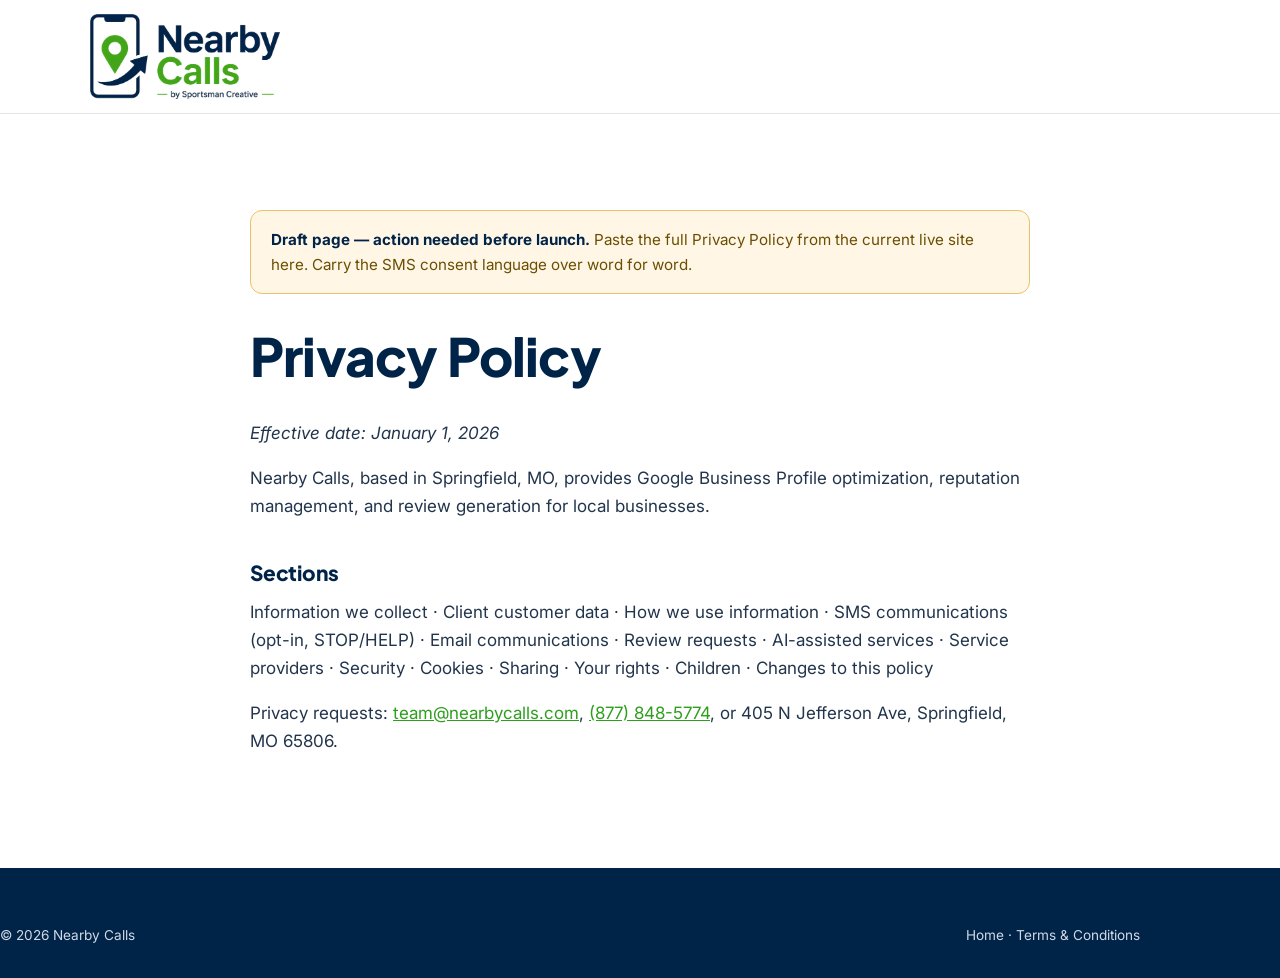
==== privacy-policy.html @ 48e684fe "Rebuild nearbycalls.com homepage as a static site Conversion-focused rebuild of the Brizy landing pa" ====
<!DOCTYPE html>
<html lang="en">
<head>
  <meta charset="UTF-8">
  <meta name="viewport" content="width=device-width, initial-scale=1, viewport-fit=cover">
  <title>Privacy Policy | Nearby Calls</title>
  <meta name="description" content="Privacy policy for Nearby Calls: what we collect, how we use it, SMS and email practices, and your rights.">
  <link rel="canonical" href="https://www.nearbycalls.com/privacy-policy">
  <link rel="icon" type="image/png" sizes="32x32" href="assets/favicon-32.png">
  <link rel="preconnect" href="https://fonts.googleapis.com">
  <link rel="preconnect" href="https://fonts.gstatic.com" crossorigin>
  <link rel="stylesheet" href="https://fonts.googleapis.com/css2?family=Plus+Jakarta+Sans:wght@500;700;800&family=Inter:wght@400;600;700&display=swap">
  <link rel="stylesheet" href="css/styles.css">
  <style>
    .legal { max-width: 820px; margin-inline: auto; }
    .legal h2 { font-size: 1.3rem; margin-top: 2em; }
    .todo-banner {
      background: #fff6e5; border: 1px solid #e8c36a; border-radius: 12px;
      padding: 16px 20px; margin-bottom: 32px; font-size: 0.95rem; color: #6b4e00;
    }
  </style>
</head>
<body>
  <header class="site-header">
    <div class="container">
      <a class="logo" href="index.html"><img src="assets/nearby-calls-logo.png" alt="Nearby Calls logo" width="190" height="86"></a>
    </div>
  </header>

  <section>
    <div class="container legal">
      <!-- LAUNCH TODO: Before this site goes live, paste the full Privacy Policy text from
           the current live page (nearbycalls.com/privacy-policy) into this page, replacing
           the banner and outline below. No content changes needed — the SMS consent language
           in particular must carry over word for word for A2P compliance. -->
      <div class="todo-banner"><strong>Draft page — action needed before launch.</strong> Paste the full Privacy Policy from the current live site here. Carry the SMS consent language over word for word.</div>

      <h1>Privacy Policy</h1>
      <p><em>Effective date: January 1, 2026</em></p>
      <p>Nearby Calls, based in Springfield, MO, provides Google Business Profile optimization, reputation management, and review generation for local businesses.</p>
      <h2>Sections</h2>
      <p>Information we collect · Client customer data · How we use information · SMS communications (opt-in, STOP/HELP) · Email communications · Review requests · AI-assisted services · Service providers · Security · Cookies · Sharing · Your rights · Children · Changes to this policy</p>
      <p>Privacy requests: <a href="mailto:team@nearbycalls.com">team@nearbycalls.com</a>, <a href="tel:+18778485774">(877) 848-5774</a>, or 405 N Jefferson Ave, Springfield, MO 65806.</p>
    </div>
  </section>

  <footer class="site-footer">
    <div class="container footer-bottom" style="border:none;margin:0;padding:0">
      <span>© 2026 Nearby Calls</span>
      <span><a href="index.html">Home</a> · <a href="terms-and-conditions.html">Terms &amp; Conditions</a></span>
    </div>
  </footer>
</body>
</html>
---- css/styles.css ----
/* ==========================================================================
   Nearby Calls — nearbycalls.com
   Layout: single landing page, alternating white / soft-green / navy bands.
   Brand tokens sampled from the Nearby Calls logo + existing site.
   ========================================================================== */

:root {
  /* Color */
  --navy: #002348;        /* logo navy — headings, dark UI */
  --navy-soft: #0a3464;   /* hover state for navy elements */
  --band: #041a35;        /* dark section background */
  --ink: #0d0e20;         /* darkest band (review automation) */
  --green: #3ebe29;       /* CTA green (site buttons) */
  --green-deep: #2e9e1d;  /* hover green */
  --green-logo: #44a61a;  /* logo green, accents on white */
  --green-glow: #5ef04c;  /* highlights on dark bands */
  --bg: #ffffff;
  --bg-soft: #f3f7f2;     /* green-biased neutral */
  --line: #dfe7df;
  --line-dark: rgba(255, 255, 255, 0.14);
  --text: #22354c;        /* body on white */
  --muted: #5d6f84;
  --text-dark-bg: #cfd9e6;/* body on navy */
  /* Type */
  --font-display: "Plus Jakarta Sans", "Inter", system-ui, -apple-system, "Segoe UI", sans-serif;
  --font-body: "Inter", system-ui, -apple-system, "Segoe UI", sans-serif;
  /* Shape */
  --radius: 14px;
  --radius-lg: 22px;
  --shadow: 0 10px 30px rgba(0, 35, 72, 0.1);
  --container: 1140px;
  color-scheme: light;
}

* { box-sizing: border-box; }

html { scroll-behavior: smooth; }

body {
  margin: 0;
  font-family: var(--font-body);
  font-size: 1.0625rem;
  line-height: 1.65;
  color: var(--text);
  background: var(--bg);
  -webkit-font-smoothing: antialiased;
}

img { max-width: 100%; height: auto; display: block; }

h1, h2, h3, h4 {
  font-family: var(--font-display);
  color: var(--navy);
  line-height: 1.15;
  margin: 0 0 0.6em;
  text-wrap: balance;
}
h1 { font-size: clamp(2.1rem, 4.6vw, 3.3rem); font-weight: 800; letter-spacing: -0.015em; }
h2 { font-size: clamp(1.7rem, 3.4vw, 2.5rem); font-weight: 800; letter-spacing: -0.01em; }
h3 { font-size: 1.25rem; font-weight: 700; }

p { margin: 0 0 1em; }
a { color: var(--green-deep); }
strong { color: var(--navy); }

.container {
  max-width: var(--container);
  margin-inline: auto;
  padding-left: max(20px, env(safe-area-inset-left, 0px));
  padding-right: max(20px, env(safe-area-inset-right, 0px));
}

section { padding-block: clamp(56px, 8vw, 96px); }

.eyebrow {
  display: inline-block;
  font-family: var(--font-display);
  font-size: 0.78rem;
  font-weight: 700;
  letter-spacing: 0.14em;
  text-transform: uppercase;
  color: var(--green-deep);
  margin-bottom: 14px;
}
.on-dark .eyebrow { color: var(--green-glow); }

.section-head { max-width: 760px; margin-inline: auto; text-align: center; }
.section-head p { color: var(--muted); font-size: 1.1rem; }

/* --------------------------------------------------------------------------
   Buttons
   -------------------------------------------------------------------------- */
.btn {
  display: inline-flex;
  align-items: center;
  justify-content: center;
  gap: 10px;
  font-family: var(--font-display);
  font-weight: 800;
  font-size: 0.95rem;
  letter-spacing: 0.04em;
  text-transform: uppercase;
  text-decoration: none;
  border-radius: 999px;
  padding: 16px 30px;
  border: 2px solid transparent;
  cursor: pointer;
  transition: transform 0.15s ease, background 0.15s ease, color 0.15s ease, border-color 0.15s ease;
}
.btn:hover { transform: translateY(-2px); }
.btn-green { background: var(--green); color: var(--navy); }
.btn-green:hover { background: var(--green-glow); }
.btn-navy { background: var(--navy); color: #fff; }
.btn-navy:hover { background: var(--navy-soft); }
.btn-outline { border-color: var(--navy); color: var(--navy); background: transparent; }
.btn-outline:hover { background: var(--navy); color: #fff; }
.btn-outline-light { border-color: rgba(255,255,255,0.55); color: #fff; background: transparent; }
.btn-outline-light:hover { border-color: var(--green-glow); color: var(--green-glow); }

.under-btn-note { font-size: 0.9rem; color: var(--muted); margin-top: 12px; }

.guarantee-line {
  display: flex;
  align-items: flex-start;
  justify-content: center;
  gap: 8px;
  font-size: 0.92rem;
  color: var(--navy);
  font-weight: 600;
  margin-top: 10px;
}
.guarantee-line svg { flex: none; margin-top: 2px; }

/* --------------------------------------------------------------------------
   Top bar + header
   -------------------------------------------------------------------------- */
.topbar { background: var(--navy); color: #fff; font-size: 0.8rem; }
.topbar .container {
  display: flex;
  flex-wrap: wrap;
  gap: 6px 22px;
  justify-content: center;
  padding-block: 8px;
}
.topbar a { color: #fff; text-decoration: none; }
.topbar a:hover { color: var(--green-glow); }
.topbar span, .topbar a { display: inline-flex; align-items: center; gap: 6px; white-space: nowrap; }

.site-header {
  position: sticky;
  top: 0;
  z-index: 50;
  background: rgba(255, 255, 255, 0.96);
  backdrop-filter: blur(8px);
  border-bottom: 1px solid var(--line);
}
.site-header .container {
  display: flex;
  align-items: center;
  gap: 28px;
  padding-block: 14px;
}
.logo img { width: 190px; }
.main-nav { display: flex; gap: 26px; margin-left: auto; }
.main-nav a {
  font-family: var(--font-display);
  font-weight: 600;
  font-size: 0.95rem;
  color: var(--navy);
  text-decoration: none;
}
.main-nav a:hover { color: var(--green-deep); }
.header-cta { margin-left: 8px; padding: 12px 22px; font-size: 0.82rem; }

.nav-toggle {
  display: none;
  margin-left: auto;
  background: none;
  border: 2px solid var(--navy);
  border-radius: 10px;
  padding: 8px 10px;
  color: var(--navy);
  font-size: 1.1rem;
  line-height: 1;
  cursor: pointer;
}

/* --------------------------------------------------------------------------
   Hero
   -------------------------------------------------------------------------- */
.hero { padding-block: clamp(48px, 7vw, 88px); }
.hero .container {
  display: grid;
  grid-template-columns: 1.08fr 0.92fr;
  gap: 48px;
  align-items: center;
}
.hero h1 em { font-style: normal; color: var(--green-deep); }
.hero-sub { font-size: 1.15rem; color: var(--muted); max-width: 34em; }

.industry-chips { display: flex; flex-wrap: wrap; gap: 8px; margin: 18px 0 22px; }
.industry-chips span {
  font-size: 0.8rem;
  font-weight: 600;
  color: var(--navy);
  background: var(--bg-soft);
  border: 1px solid var(--line);
  border-radius: 999px;
  padding: 5px 13px;
}

.hero-price { font-family: var(--font-display); font-size: 1.25rem; font-weight: 800; color: var(--navy); margin-bottom: 2px; }
.hero-price-note { font-size: 0.95rem; color: var(--muted); margin-bottom: 20px; }
.hero-ctas { display: flex; flex-wrap: wrap; gap: 14px; margin-bottom: 18px; }

.rating-line { display: flex; align-items: center; flex-wrap: wrap; gap: 8px; font-size: 0.92rem; color: var(--muted); }
.stars { color: #f5a623; letter-spacing: 2px; font-size: 1rem; }
.rating-line b { color: var(--navy); }

.hero-media { position: relative; }
.hero-media img { filter: drop-shadow(0 24px 40px rgba(0, 35, 72, 0.18)); }

/* --------------------------------------------------------------------------
   Trust bar
   -------------------------------------------------------------------------- */
.trustbar { background: var(--band); padding-block: 26px; }
.trustbar .container {
  display: grid;
  grid-template-columns: repeat(4, 1fr);
  gap: 18px;
}
.trustbar .item {
  display: flex;
  align-items: center;
  gap: 12px;
  color: #fff;
  font-family: var(--font-display);
  font-weight: 700;
  font-size: 0.95rem;
  justify-content: center;
  text-align: left;
}
.trustbar .item + .item { border-left: 1px solid var(--line-dark); padding-left: 18px; }
.trustbar svg { flex: none; }

/* --------------------------------------------------------------------------
   Revenue section (dark)
   -------------------------------------------------------------------------- */
.on-dark { background: var(--band); color: var(--text-dark-bg); }
.on-dark h2, .on-dark h3 { color: #fff; }
.on-dark .section-head p { color: var(--text-dark-bg); }

.revenue h2 em { font-style: normal; color: var(--green-glow); }
.revenue-ask { font-family: var(--font-display); font-weight: 800; font-size: 1.4rem; color: #fff; }

.calc {
  background: rgba(255, 255, 255, 0.05);
  border: 1px solid var(--line-dark);
  border-radius: var(--radius-lg);
  padding: clamp(22px, 4vw, 36px);
  max-width: 860px;
  margin: 34px auto 0;
}
.calc-label {
  display: flex;
  flex-wrap: wrap;
  align-items: center;
  justify-content: center;
  gap: 10px;
  font-family: var(--font-display);
  font-weight: 700;
  color: #fff;
  font-size: 1.05rem;
  text-align: center;
}
.calc-input-wrap { position: relative; display: inline-flex; align-items: center; }
.calc-input-wrap::before {
  content: "$";
  position: absolute;
  left: 14px;
  color: var(--green-glow);
  font-weight: 800;
}
#customerValue {
  width: 120px;
  padding: 10px 12px 10px 28px;
  font: 800 1.1rem var(--font-display);
  color: #fff;
  background: rgba(0, 0, 0, 0.25);
  border: 1px solid var(--line-dark);
  border-radius: 10px;
}
#customerValue:focus { outline: 2px solid var(--green-glow); outline-offset: 1px; }

.calc-grid {
  display: grid;
  grid-template-columns: repeat(3, 1fr);
  gap: 16px;
  margin-top: 24px;
}
.calc-tile {
  background: rgba(0, 0, 0, 0.28);
  border: 1px solid var(--line-dark);
  border-radius: var(--radius);
  text-align: center;
  padding: 22px 14px;
}
.calc-tile .n { font-family: var(--font-display); font-weight: 800; font-size: 1.5rem; color: #fff; }
.calc-tile .lbl { font-size: 0.78rem; letter-spacing: 0.08em; text-transform: uppercase; color: var(--text-dark-bg); margin: 2px 0 8px; }
.calc-tile .rev { font-family: var(--font-display); font-weight: 800; font-size: clamp(1.5rem, 3vw, 2rem); color: var(--green-glow); }
.calc-tile .per { font-size: 0.8rem; color: var(--text-dark-bg); }
.calc-note { text-align: center; font-size: 0.8rem; color: #8ba0b8; margin: 14px 0 0; }

.revenue-pitch { max-width: 720px; margin: 44px auto 0; text-align: center; }
.revenue-pitch h3 { font-size: 1.45rem; }
.revenue-pitch .q { color: var(--green-glow); font-weight: 700; font-family: var(--font-display); margin-bottom: 16px; }
.revenue-tagline { font-family: var(--font-display); font-weight: 800; font-size: 1.3rem; color: #fff; margin: 28px 0 22px; }

/* --------------------------------------------------------------------------
   Reviews / proof
   -------------------------------------------------------------------------- */
.results-strip {
  display: grid;
  grid-template-columns: repeat(3, 1fr);
  gap: 20px;
  margin: 40px 0 44px;
}
.result-tile {
  background: var(--bg);
  border: 1px solid var(--line);
  border-radius: var(--radius-lg);
  padding: 26px 24px;
  box-shadow: var(--shadow);
  display: flex;
  flex-direction: column;
}
.result-tile .big {
  font-family: var(--font-display);
  font-weight: 800;
  font-size: clamp(1.9rem, 3.4vw, 2.5rem);
  color: var(--green-deep);
  font-variant-numeric: tabular-nums;
  line-height: 1.1;
}
.result-tile .what { font-weight: 700; color: var(--navy); margin: 6px 0 4px; }
.result-tile .who { font-size: 0.88rem; color: var(--muted); }
.result-tile a { font-size: 0.85rem; font-weight: 600; margin-top: auto; padding-top: 12px; }

.testimonials {
  display: grid;
  grid-template-columns: repeat(2, 1fr);
  gap: 20px;
}
.t-card {
  background: var(--bg);
  border: 1px solid var(--line);
  border-radius: var(--radius-lg);
  padding: 26px;
}
.t-card .stars { margin-bottom: 10px; }
.t-card blockquote { margin: 0 0 16px; font-size: 0.98rem; }
.t-card .who { font-family: var(--font-display); font-weight: 800; color: var(--navy); }
.t-card .biz { font-size: 0.85rem; color: var(--muted); }

/* --------------------------------------------------------------------------
   How it works
   -------------------------------------------------------------------------- */
.how .container { display: grid; grid-template-columns: 1fr 1fr; gap: 48px; align-items: center; }
.steps { display: grid; gap: 22px; margin-top: 10px; }
.step { display: flex; gap: 18px; }
.step .num {
  flex: none;
  width: 44px;
  height: 44px;
  border-radius: 50%;
  background: var(--bg-soft);
  border: 2px solid var(--green-logo);
  color: var(--green-deep);
  font-family: var(--font-display);
  font-weight: 800;
  display: grid;
  place-items: center;
}
.step h3 { margin-bottom: 4px; }
.step p { color: var(--muted); margin: 0; }
.how-media { position: relative; }
.how-caption { font-size: 0.85rem; color: var(--muted); text-align: center; margin-top: 10px; }

/* --------------------------------------------------------------------------
   Why this works
   -------------------------------------------------------------------------- */
.why { background: var(--bg-soft); }
.why-media {
  background: #fff;
  border: 1px solid var(--line);
  border-radius: var(--radius-lg);
  padding: clamp(14px, 3vw, 28px);
  box-shadow: var(--shadow);
  max-width: 980px;
  margin: 36px auto 0;
}

/* --------------------------------------------------------------------------
   Services grid
   -------------------------------------------------------------------------- */
.services-grid {
  display: grid;
  grid-template-columns: repeat(3, 1fr);
  gap: 20px;
  margin-top: 42px;
}
.svc {
  background: var(--bg);
  border: 1px solid var(--line);
  border-radius: var(--radius-lg);
  padding: 26px;
  transition: transform 0.15s ease, box-shadow 0.15s ease;
}
.svc:hover { transform: translateY(-3px); box-shadow: var(--shadow); }
.svc .icon {
  width: 46px;
  height: 46px;
  border-radius: 12px;
  background: var(--bg-soft);
  color: var(--green-deep);
  display: grid;
  place-items: center;
  margin-bottom: 14px;
}
.svc h3 { font-size: 1.08rem; margin-bottom: 6px; }
.svc p { font-size: 0.93rem; color: var(--muted); margin: 0; }

/* --------------------------------------------------------------------------
   Review automation (darkest band)
   -------------------------------------------------------------------------- */
.automation { background: var(--ink); color: var(--text-dark-bg); }
.automation h2 { color: #fff; }
.automation h2 em { font-style: normal; color: var(--green-glow); }
.automation .container { display: grid; grid-template-columns: 1.05fr 0.95fr; gap: 48px; align-items: center; }
.check-list { list-style: none; padding: 0; margin: 22px 0; display: grid; gap: 10px; }
.check-list li { display: flex; gap: 10px; align-items: flex-start; }
.check-list svg { flex: none; margin-top: 4px; }
.automation-media img { margin-inline: auto; filter: drop-shadow(0 24px 40px rgba(0, 0, 0, 0.4)); }
.sms-note { font-size: 0.9rem; color: #8ba0b8; margin-top: 12px; }
.sms-note b { color: #fff; }

/* --------------------------------------------------------------------------
   Founder
   -------------------------------------------------------------------------- */
.founder { background: var(--bg-soft); }
.founder .container { display: grid; grid-template-columns: 0.8fr 1.2fr; gap: 48px; align-items: center; }
.founder-photo img {
  border-radius: var(--radius-lg);
  box-shadow: var(--shadow);
  max-width: 400px;
  width: 100%;
  margin-inline: auto;
}
.founder-sign { font-family: var(--font-display); font-weight: 800; color: var(--navy); margin-top: 18px; }
.founder-links { display: flex; flex-wrap: wrap; gap: 10px 22px; margin-top: 14px; font-weight: 600; font-size: 0.95rem; }
.founder-links a { color: var(--navy); text-decoration: none; display: inline-flex; gap: 7px; align-items: center; }
.founder-links a:hover { color: var(--green-deep); }

/* --------------------------------------------------------------------------
   Pricing
   -------------------------------------------------------------------------- */
.pricing-grid {
  display: grid;
  grid-template-columns: 1fr auto 1fr 0.9fr;
  gap: 20px;
  align-items: stretch;
  margin-top: 44px;
}
.price-card {
  background: var(--bg);
  border: 1px solid var(--line);
  border-radius: var(--radius-lg);
  padding: 30px 28px;
  display: flex;
  flex-direction: column;
}
.price-card.featured { border: 2px solid var(--green-logo); box-shadow: var(--shadow); }
.price-card .tier {
  font-family: var(--font-display);
  font-size: 0.75rem;
  font-weight: 800;
  letter-spacing: 0.14em;
  text-transform: uppercase;
  color: var(--green-deep);
}
.price-card h3 { margin: 6px 0 14px; font-size: 1.1rem; }
.price { font-family: var(--font-display); font-weight: 800; font-size: 2.6rem; color: var(--navy); line-height: 1; }
.price small { font-size: 0.95rem; font-weight: 600; color: var(--muted); }
.price-was { font-size: 0.9rem; color: var(--muted); margin: 6px 0 0; }
.price-was s { color: #a3301f; }
.price-card ul { list-style: none; padding: 0; margin: 18px 0 0; display: grid; gap: 9px; }
.price-card li { display: flex; gap: 9px; align-items: flex-start; font-size: 0.95rem; }
.price-card li svg { flex: none; margin-top: 4px; }

.then-arrow {
  align-self: center;
  display: grid;
  justify-items: center;
  gap: 4px;
  color: var(--muted);
  font-family: var(--font-display);
  font-weight: 700;
  font-size: 0.85rem;
  text-transform: uppercase;
  letter-spacing: 0.08em;
}

.results-col { display: grid; gap: 14px; align-content: center; }
.results-col h4 {
  font-size: 0.8rem;
  letter-spacing: 0.14em;
  text-transform: uppercase;
  color: var(--green-deep);
  margin: 0;
}
.results-col .r { background: var(--bg-soft); border-radius: var(--radius); padding: 16px 18px; }
.results-col .r b { font-family: var(--font-display); color: var(--navy); display: block; margin-bottom: 2px; }
.results-col .r span { font-size: 0.88rem; color: var(--muted); }

.pricing-cta { text-align: center; margin-top: 38px; }

/* --------------------------------------------------------------------------
   FAQ
   -------------------------------------------------------------------------- */
.faq { background: var(--bg-soft); }
.faq-list { max-width: 820px; margin: 36px auto 0; display: grid; gap: 12px; }
.faq-list details {
  background: var(--bg);
  border: 1px solid var(--line);
  border-radius: var(--radius);
  padding: 0;
  overflow: hidden;
}
.faq-list summary {
  cursor: pointer;
  list-style: none;
  display: flex;
  justify-content: space-between;
  align-items: center;
  gap: 16px;
  padding: 18px 22px;
  font-family: var(--font-display);
  font-weight: 700;
  color: var(--navy);
}
.faq-list summary::-webkit-details-marker { display: none; }
.faq-list summary::after {
  content: "+";
  font-size: 1.4rem;
  color: var(--green-deep);
  line-height: 1;
  transition: transform 0.15s ease;
}
.faq-list details[open] summary::after { transform: rotate(45deg); }
.faq-list .a { padding: 0 22px 20px; color: var(--muted); font-size: 0.97rem; }
.faq-list .a p { margin: 0; }

/* --------------------------------------------------------------------------
   Final CTA
   -------------------------------------------------------------------------- */
.final-cta { background: var(--band); }
.final-cta .container { display: grid; grid-template-columns: 0.9fr 1.1fr; gap: 48px; align-items: center; }
.final-cta h2 { color: #fff; }
.final-cta p { color: var(--text-dark-bg); }
.final-cta .audit-link { display: inline-block; margin-top: 16px; color: var(--green-glow); font-weight: 600; }
.contact-row { display: flex; flex-wrap: wrap; gap: 10px 26px; margin-top: 22px; font-weight: 600; }
.contact-row a { color: #fff; text-decoration: none; display: inline-flex; gap: 8px; align-items: center; }
.contact-row a:hover { color: var(--green-glow); }
.final-media img { margin-inline: auto; border-radius: var(--radius-lg); }

/* --------------------------------------------------------------------------
   Learning center band
   -------------------------------------------------------------------------- */
.learn { padding-block: 56px; }
.learn .container {
  display: flex;
  flex-wrap: wrap;
  align-items: center;
  justify-content: space-between;
  gap: 24px;
  background: var(--bg-soft);
  border: 1px solid var(--line);
  border-radius: var(--radius-lg);
  padding: clamp(24px, 4vw, 40px);
}
.learn h2 { font-size: 1.5rem; margin: 0 0 6px; }
.learn p { margin: 0; color: var(--muted); max-width: 46em; }

/* --------------------------------------------------------------------------
   Footer
   -------------------------------------------------------------------------- */
.site-footer { background: var(--navy); color: var(--text-dark-bg); padding-block: 56px 32px; font-size: 0.93rem; }
.footer-grid { display: grid; grid-template-columns: 1.3fr 1fr 1fr; gap: 40px; }
.footer-logo {
  background: #fff;
  border-radius: 12px;
  padding: 12px 16px;
  display: inline-block;
  margin-bottom: 16px;
}
.footer-logo img { width: 170px; }
.site-footer h4 { color: #fff; font-size: 0.82rem; letter-spacing: 0.14em; text-transform: uppercase; margin-bottom: 14px; }
.site-footer a { color: var(--text-dark-bg); text-decoration: none; }
.site-footer a:hover { color: var(--green-glow); }
.footer-list { list-style: none; margin: 0; padding: 0; display: grid; gap: 9px; }
.footer-bottom {
  border-top: 1px solid var(--line-dark);
  margin-top: 40px;
  padding-top: 22px;
  display: flex;
  flex-wrap: wrap;
  gap: 10px 24px;
  justify-content: space-between;
  align-items: center;
  font-size: 0.85rem;
}
.footer-rating { color: #fff; font-weight: 600; }

/* --------------------------------------------------------------------------
   Sticky mobile buy bar
   -------------------------------------------------------------------------- */
.sticky-bar {
  position: fixed;
  left: 0;
  right: 0;
  bottom: 0;
  z-index: 60;
  display: none;
  gap: 10px;
  padding: 10px max(16px, env(safe-area-inset-right, 0px)) calc(10px + env(safe-area-inset-bottom, 0px)) max(16px, env(safe-area-inset-left, 0px));
  background: rgba(4, 26, 53, 0.97);
  transform: translateY(110%);
  transition: transform 0.25s ease;
}
.sticky-bar.show { transform: translateY(0); }
.sticky-bar .btn { flex: 1; padding: 13px 10px; font-size: 0.85rem; }
.sticky-bar .call {
  flex: none;
  width: 52px;
  background: transparent;
  border: 2px solid rgba(255, 255, 255, 0.5);
  color: #fff;
  padding: 0;
}

/* --------------------------------------------------------------------------
   Responsive
   -------------------------------------------------------------------------- */
@media (max-width: 1000px) {
  .services-grid { grid-template-columns: repeat(2, 1fr); }
  .pricing-grid { grid-template-columns: 1fr auto 1fr; }
  .results-col { grid-column: 1 / -1; grid-template-columns: repeat(3, 1fr); }
  .trustbar .container { grid-template-columns: repeat(2, 1fr); }
  .trustbar .item + .item { border-left: none; padding-left: 0; }
}

@media (max-width: 860px) {
  .main-nav {
    display: none;
    position: absolute;
    top: 100%;
    left: 0;
    right: 0;
    background: #fff;
    border-bottom: 1px solid var(--line);
    flex-direction: column;
    gap: 0;
    padding: 8px 0;
  }
  .main-nav.open { display: flex; }
  .main-nav a { padding: 13px max(20px, env(safe-area-inset-left, 0px)); }
  .nav-toggle { display: block; }
  .header-cta { display: none; }

  .hero .container,
  .how .container,
  .automation .container,
  .founder .container,
  .final-cta .container { grid-template-columns: 1fr; gap: 34px; }
  .hero-media { max-width: 420px; margin-inline: auto; }
  .founder-photo { max-width: 340px; margin-inline: auto; }

  .results-strip, .testimonials, .calc-grid { grid-template-columns: 1fr; }
  .results-col { grid-template-columns: 1fr; }
  .pricing-grid { grid-template-columns: 1fr; }
  .then-arrow { transform: rotate(90deg); padding-block: 2px; }

  .topbar .email, .topbar .loc { display: none; }
  .sticky-bar { display: flex; }
  body { padding-bottom: 0; }
}

@media (max-width: 620px) {
  .services-grid { grid-template-columns: 1fr; }
}

@media (prefers-reduced-motion: reduce) {
  html { scroll-behavior: auto; }
  * { transition: none !important; }
}
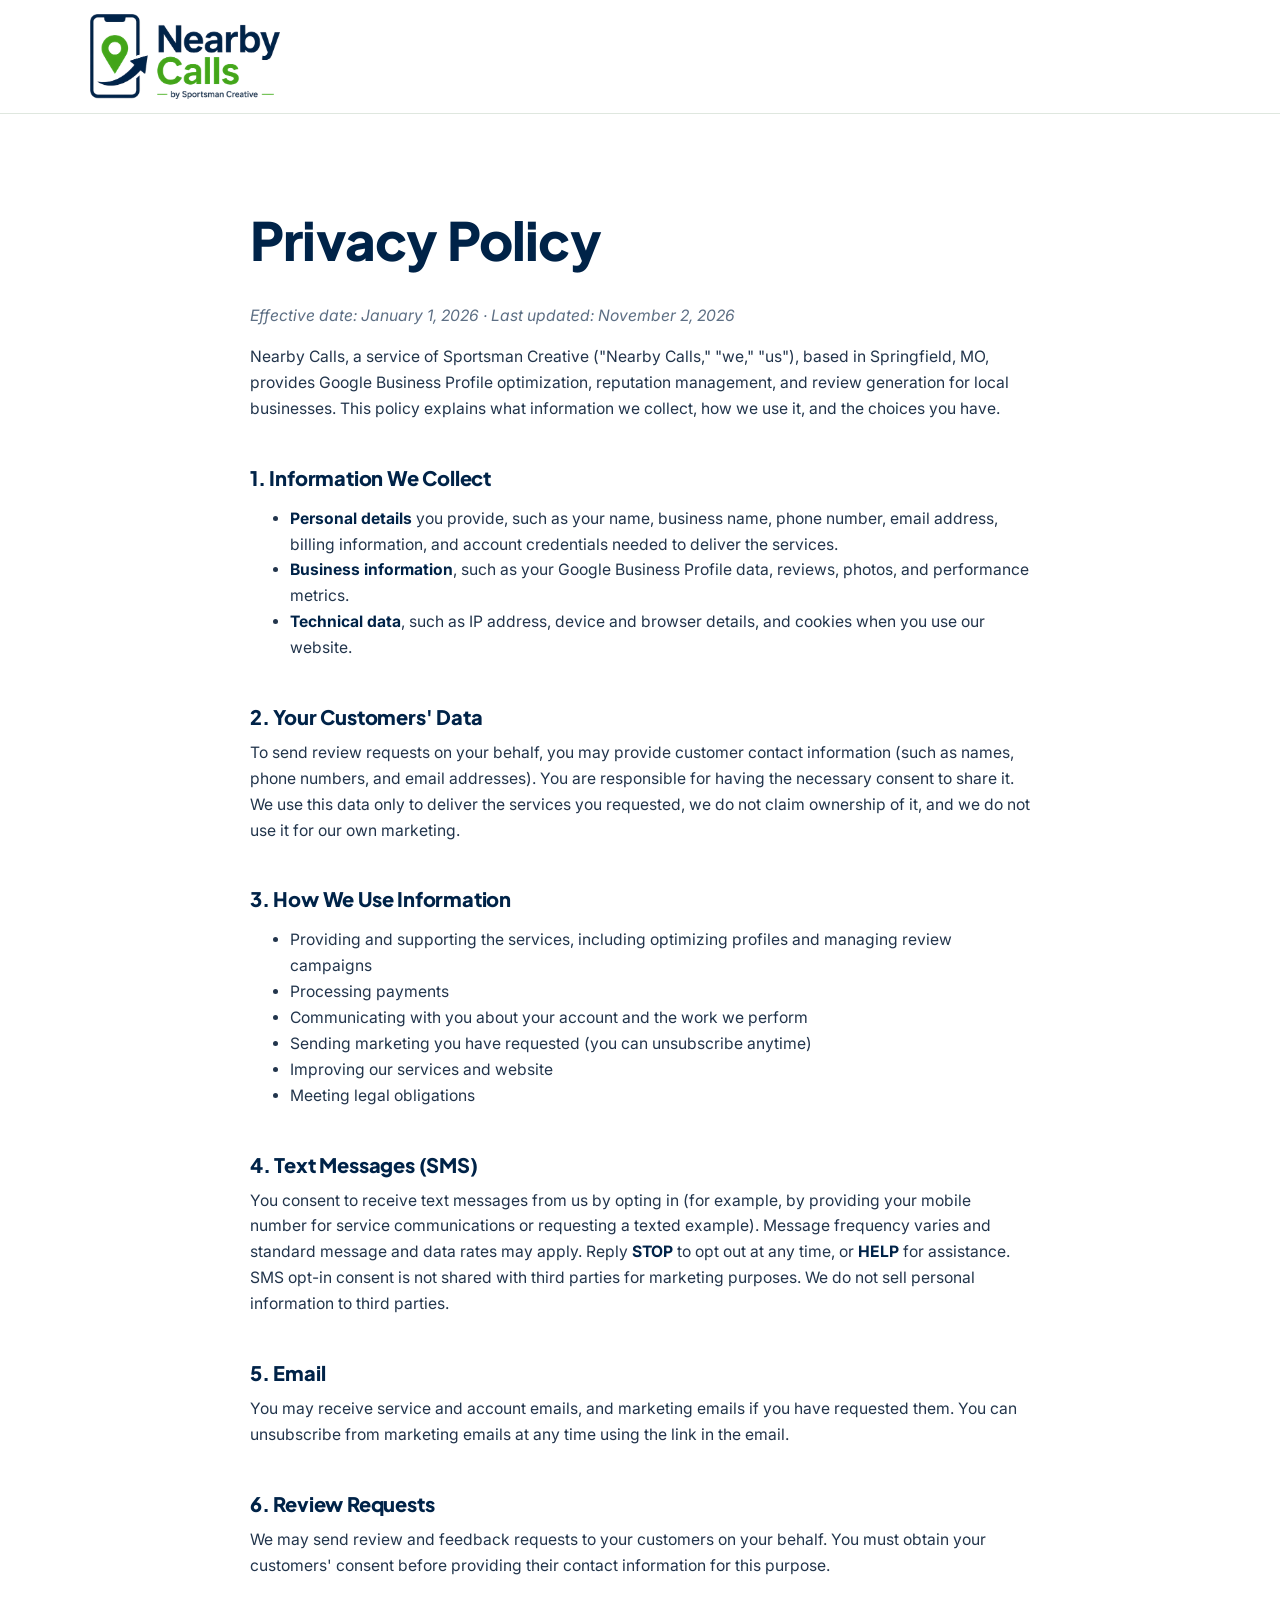
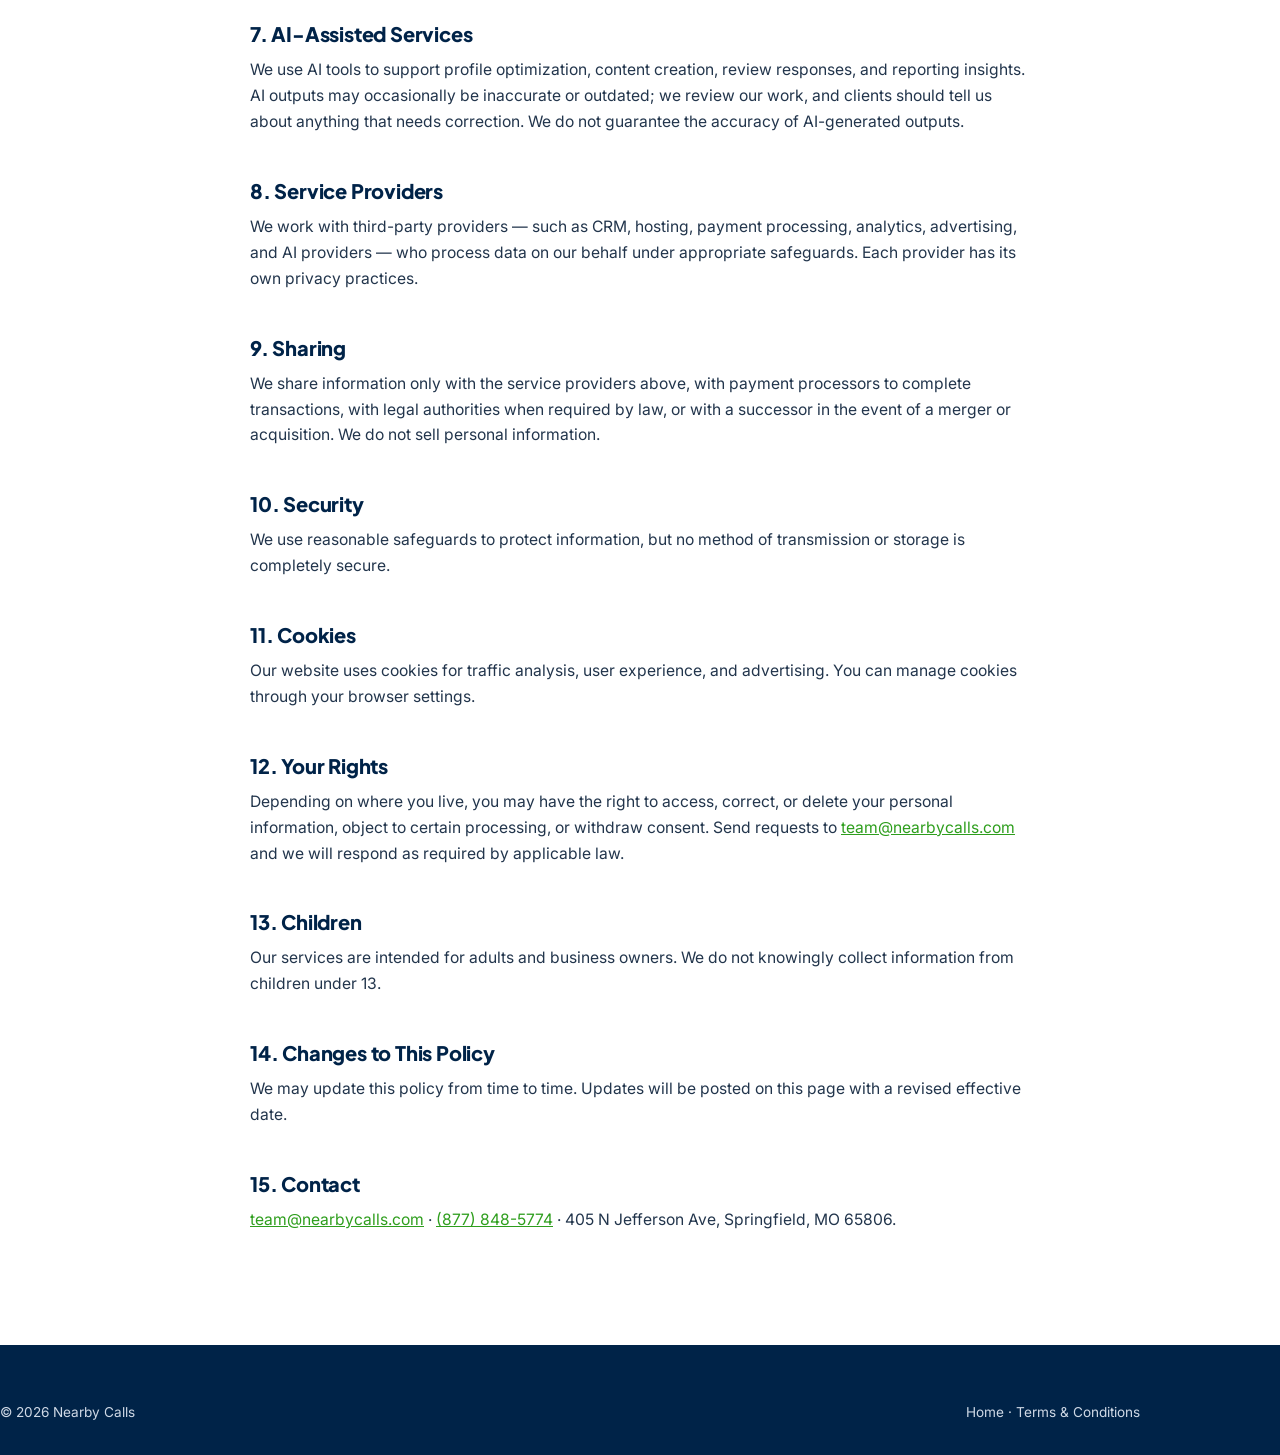
==== commit 30090cf4: "Draft full Terms & Privacy pages Terms rewritten with the 30-Day Visibility Guarantee as the explici" ====
--- a/privacy-policy.html
+++ b/privacy-policy.html
@@ -13,11 +13,9 @@
   <link rel="stylesheet" href="css/styles.css">
   <style>
     .legal { max-width: 820px; margin-inline: auto; }
-    .legal h2 { font-size: 1.3rem; margin-top: 2em; }
-    .todo-banner {
-      background: #fff6e5; border: 1px solid #e8c36a; border-radius: 12px;
-      padding: 16px 20px; margin-bottom: 32px; font-size: 0.95rem; color: #6b4e00;
-    }
+    .legal h2 { font-size: 1.25rem; margin-top: 2.2em; }
+    .legal p, .legal li { font-size: 0.98rem; }
+    .legal .updated { color: var(--muted); }
   </style>
 </head>
 <body>
@@ -29,18 +27,66 @@
 
   <section>
     <div class="container legal">
-      <!-- LAUNCH TODO: Before this site goes live, paste the full Privacy Policy text from
-           the current live page (nearbycalls.com/privacy-policy) into this page, replacing
-           the banner and outline below. No content changes needed — the SMS consent language
-           in particular must carry over word for word for A2P compliance. -->
-      <div class="todo-banner"><strong>Draft page — action needed before launch.</strong> Paste the full Privacy Policy from the current live site here. Carry the SMS consent language over word for word.</div>
+      <h1>Privacy Policy</h1>
+      <p class="updated"><em>Effective date: January 1, 2026 · Last updated: November 2, 2026</em></p>
 
-      <h1>Privacy Policy</h1>
-      <p><em>Effective date: January 1, 2026</em></p>
-      <p>Nearby Calls, based in Springfield, MO, provides Google Business Profile optimization, reputation management, and review generation for local businesses.</p>
-      <h2>Sections</h2>
-      <p>Information we collect · Client customer data · How we use information · SMS communications (opt-in, STOP/HELP) · Email communications · Review requests · AI-assisted services · Service providers · Security · Cookies · Sharing · Your rights · Children · Changes to this policy</p>
-      <p>Privacy requests: <a href="mailto:team@nearbycalls.com">team@nearbycalls.com</a>, <a href="tel:+18778485774">(877) 848-5774</a>, or 405 N Jefferson Ave, Springfield, MO 65806.</p>
+      <p>Nearby Calls, a service of Sportsman Creative ("Nearby Calls," "we," "us"), based in Springfield, MO, provides Google Business Profile optimization, reputation management, and review generation for local businesses. This policy explains what information we collect, how we use it, and the choices you have.</p>
+
+      <h2>1. Information We Collect</h2>
+      <ul>
+        <li><strong>Personal details</strong> you provide, such as your name, business name, phone number, email address, billing information, and account credentials needed to deliver the services.</li>
+        <li><strong>Business information</strong>, such as your Google Business Profile data, reviews, photos, and performance metrics.</li>
+        <li><strong>Technical data</strong>, such as IP address, device and browser details, and cookies when you use our website.</li>
+      </ul>
+
+      <h2>2. Your Customers' Data</h2>
+      <p>To send review requests on your behalf, you may provide customer contact information (such as names, phone numbers, and email addresses). You are responsible for having the necessary consent to share it. We use this data only to deliver the services you requested, we do not claim ownership of it, and we do not use it for our own marketing.</p>
+
+      <h2>3. How We Use Information</h2>
+      <ul>
+        <li>Providing and supporting the services, including optimizing profiles and managing review campaigns</li>
+        <li>Processing payments</li>
+        <li>Communicating with you about your account and the work we perform</li>
+        <li>Sending marketing you have requested (you can unsubscribe anytime)</li>
+        <li>Improving our services and website</li>
+        <li>Meeting legal obligations</li>
+      </ul>
+
+      <h2>4. Text Messages (SMS)</h2>
+      <p>You consent to receive text messages from us by opting in (for example, by providing your mobile number for service communications or requesting a texted example). Message frequency varies and standard message and data rates may apply. Reply <strong>STOP</strong> to opt out at any time, or <strong>HELP</strong> for assistance. SMS opt-in consent is not shared with third parties for marketing purposes. We do not sell personal information to third parties.</p>
+
+      <h2>5. Email</h2>
+      <p>You may receive service and account emails, and marketing emails if you have requested them. You can unsubscribe from marketing emails at any time using the link in the email.</p>
+
+      <h2>6. Review Requests</h2>
+      <p>We may send review and feedback requests to your customers on your behalf. You must obtain your customers' consent before providing their contact information for this purpose.</p>
+
+      <h2>7. AI-Assisted Services</h2>
+      <p>We use AI tools to support profile optimization, content creation, review responses, and reporting insights. AI outputs may occasionally be inaccurate or outdated; we review our work, and clients should tell us about anything that needs correction. We do not guarantee the accuracy of AI-generated outputs.</p>
+
+      <h2>8. Service Providers</h2>
+      <p>We work with third-party providers — such as CRM, hosting, payment processing, analytics, advertising, and AI providers — who process data on our behalf under appropriate safeguards. Each provider has its own privacy practices.</p>
+
+      <h2>9. Sharing</h2>
+      <p>We share information only with the service providers above, with payment processors to complete transactions, with legal authorities when required by law, or with a successor in the event of a merger or acquisition. We do not sell personal information.</p>
+
+      <h2>10. Security</h2>
+      <p>We use reasonable safeguards to protect information, but no method of transmission or storage is completely secure.</p>
+
+      <h2>11. Cookies</h2>
+      <p>Our website uses cookies for traffic analysis, user experience, and advertising. You can manage cookies through your browser settings.</p>
+
+      <h2>12. Your Rights</h2>
+      <p>Depending on where you live, you may have the right to access, correct, or delete your personal information, object to certain processing, or withdraw consent. Send requests to <a href="mailto:team@nearbycalls.com">team@nearbycalls.com</a> and we will respond as required by applicable law.</p>
+
+      <h2>13. Children</h2>
+      <p>Our services are intended for adults and business owners. We do not knowingly collect information from children under 13.</p>
+
+      <h2>14. Changes to This Policy</h2>
+      <p>We may update this policy from time to time. Updates will be posted on this page with a revised effective date.</p>
+
+      <h2>15. Contact</h2>
+      <p><a href="mailto:team@nearbycalls.com">team@nearbycalls.com</a> · <a href="tel:+18778485774">(877) 848-5774</a> · 405 N Jefferson Ave, Springfield, MO 65806.</p>
     </div>
   </section>
 
--- a/css/styles.css
+++ b/css/styles.css
@@ -101,7 +101,7 @@
   letter-spacing: 0.04em;
   text-transform: uppercase;
   text-decoration: none;
-  border-radius: 999px;
+  border-radius: 10px;
   padding: 16px 30px;
   border: 2px solid transparent;
   cursor: pointer;
@@ -134,17 +134,31 @@
 /* --------------------------------------------------------------------------
    Top bar + header
    -------------------------------------------------------------------------- */
-.topbar { background: var(--navy); color: #fff; font-size: 0.8rem; }
-.topbar .container {
+.topbar { background: var(--band); color: #fff; }
+.topbar-inner {
   display: flex;
   flex-wrap: wrap;
-  gap: 6px 22px;
-  justify-content: center;
-  padding-block: 8px;
+  gap: 6px 28px;
+  justify-content: space-between;
+  align-items: center;
+  padding-block: 10px;
+  padding-left: max(24px, env(safe-area-inset-left, 0px));
+  padding-right: max(24px, env(safe-area-inset-right, 0px));
 }
 .topbar a { color: #fff; text-decoration: none; }
 .topbar a:hover { color: var(--green-glow); }
-.topbar span, .topbar a { display: inline-flex; align-items: center; gap: 6px; white-space: nowrap; }
+.topbar span, .topbar a {
+  display: inline-flex;
+  align-items: center;
+  gap: 8px;
+  white-space: nowrap;
+  font-family: var(--font-display);
+  font-size: 0.72rem;
+  font-weight: 600;
+  letter-spacing: 0.08em;
+  text-transform: uppercase;
+}
+.topbar svg { flex: none; }
 
 .site-header {
   position: sticky;
@@ -188,7 +202,13 @@
 /* --------------------------------------------------------------------------
    Hero
    -------------------------------------------------------------------------- */
-.hero { padding-block: clamp(48px, 7vw, 88px); }
+.hero {
+  padding-block: clamp(48px, 7vw, 88px);
+  background-image:
+    linear-gradient(180deg, rgba(255, 255, 255, 0) 55%, #ffffff 96%),
+    radial-gradient(rgba(68, 166, 26, 0.13) 1.6px, transparent 1.6px);
+  background-size: auto, 26px 26px;
+}
 .hero .container {
   display: grid;
   grid-template-columns: 1.08fr 0.92fr;
@@ -390,6 +410,10 @@
    Why this works
    -------------------------------------------------------------------------- */
 .why { background: var(--bg-soft); }
+.vs-grow-mobile { display: none; }
+@media (max-width: 640px) {
+  .vs-grow-mobile { display: block; margin-top: 14px; }
+}
 .why-media {
   background: #fff;
   border: 1px solid var(--line);
@@ -564,14 +588,15 @@
    Final CTA
    -------------------------------------------------------------------------- */
 .final-cta { background: var(--band); }
-.final-cta .container { display: grid; grid-template-columns: 0.9fr 1.1fr; gap: 48px; align-items: center; }
+.final-cta .container { display: grid; grid-template-columns: 1.1fr 0.9fr; gap: 48px; align-items: center; }
+.final-media img { max-width: 440px; margin-inline: auto; }
 .final-cta h2 { color: #fff; }
 .final-cta p { color: var(--text-dark-bg); }
 .final-cta .audit-link { display: inline-block; margin-top: 16px; color: var(--green-glow); font-weight: 600; }
 .contact-row { display: flex; flex-wrap: wrap; gap: 10px 26px; margin-top: 22px; font-weight: 600; }
 .contact-row a { color: #fff; text-decoration: none; display: inline-flex; gap: 8px; align-items: center; }
 .contact-row a:hover { color: var(--green-glow); }
-.final-media img { margin-inline: auto; border-radius: var(--radius-lg); }
+
 
 /* --------------------------------------------------------------------------
    Learning center band
